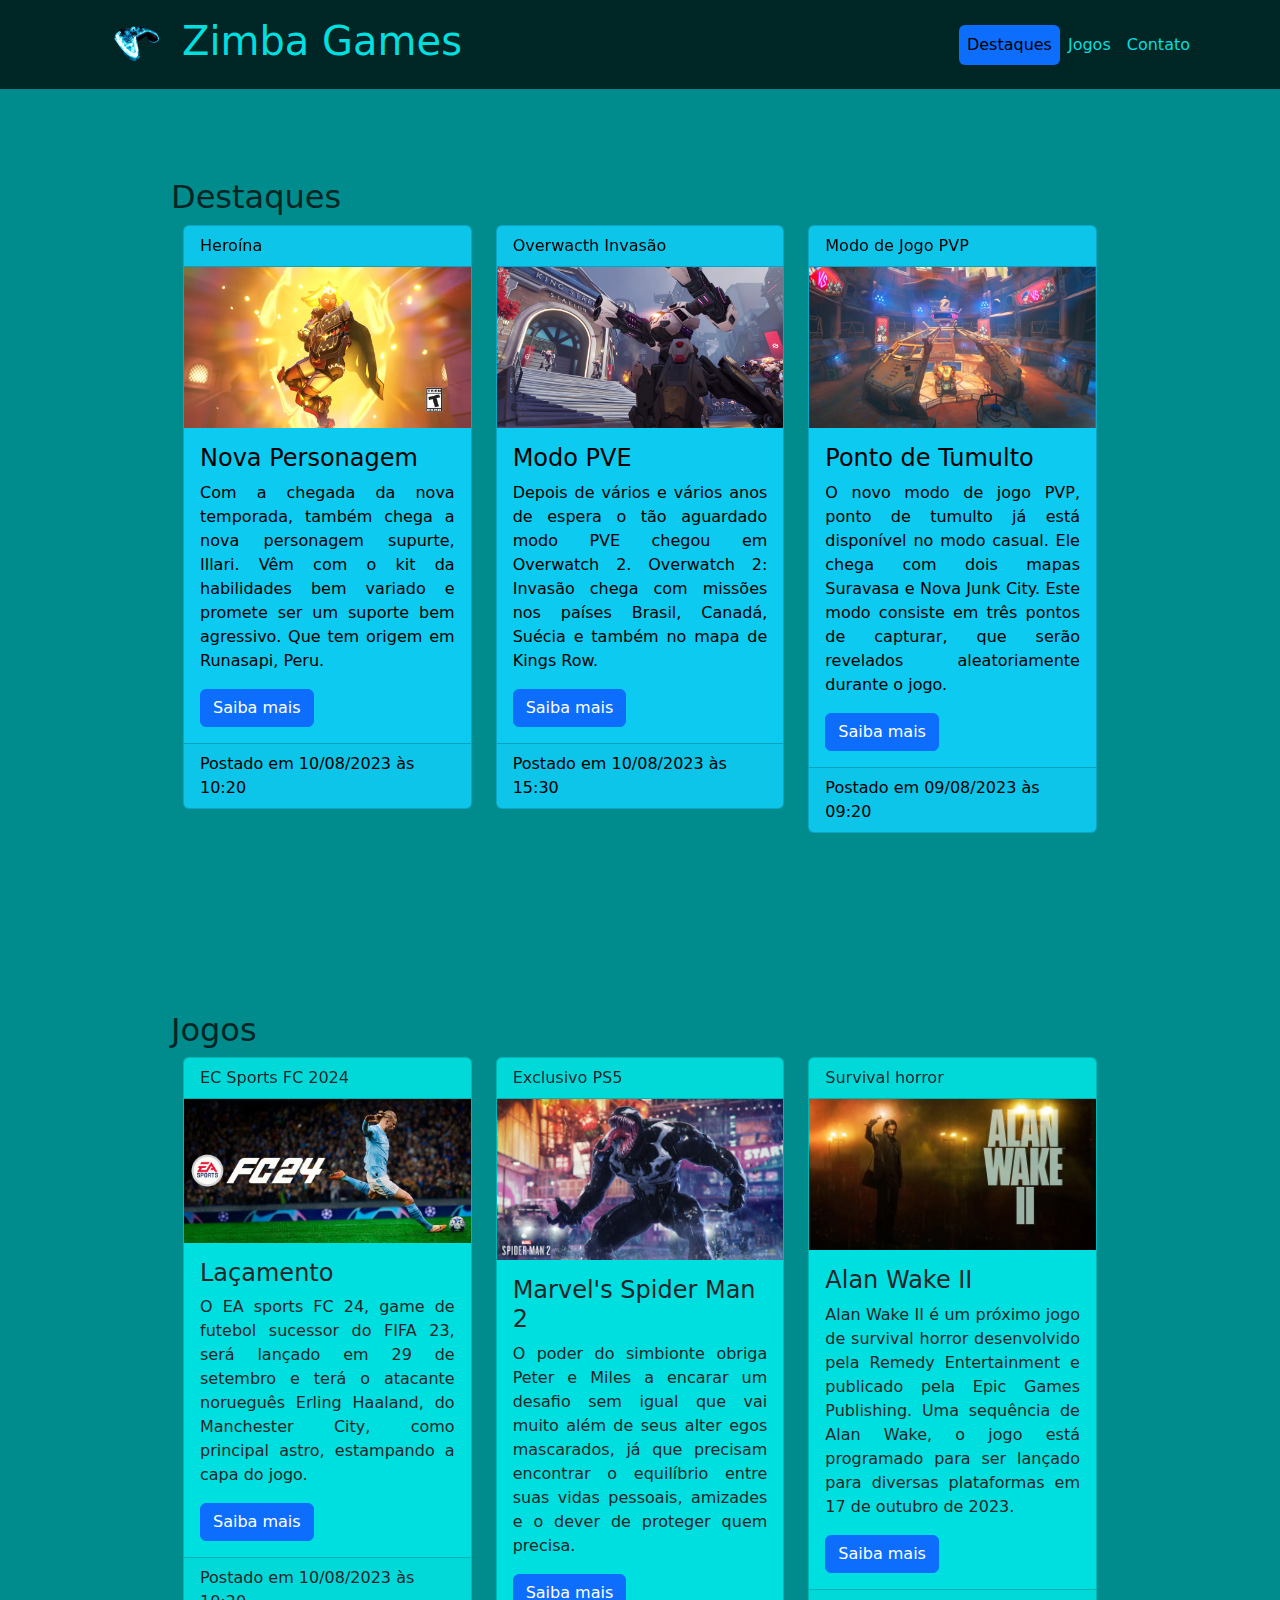
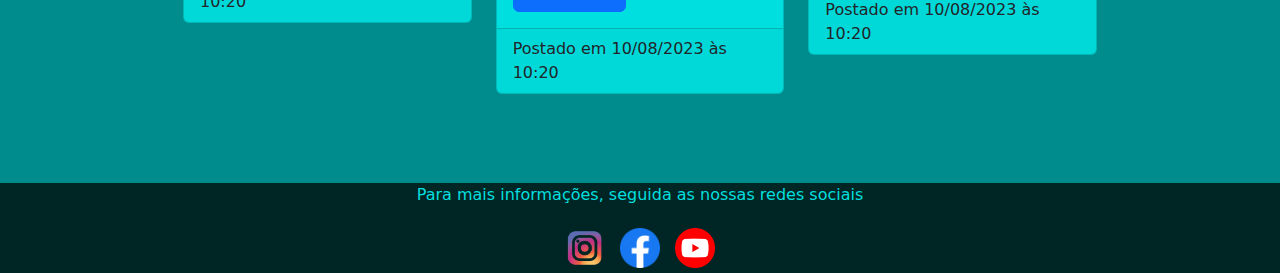
==== index.html @ 76f5e5af "Primeiro commit" ====
<!DOCTYPE html>
<html lang="pt-br">

<head>
    <meta charset="UTF-8">
    <meta name="viewport" content="width=device-width, initial-scale=1.0">
    <link rel="stylesheet" href="./bibli/cdn.jsdelivr.net_npm_bootstrap@5.3.1_dist_css_bootstrap.min.css">
    <link rel="stylesheet" href="main.css">

    <title>Zimba Games</title>
</head>

<body>
    <header id="cabecalho">
        <div class="navbar navbar-expand-lg">
            <div class="container">
                <img src="./img/logo.png" />
                <h1>Zimba Games</h1>
                <button type="button" class="navbar-toggler" data-bs-toggle="collapse" data-bs-target="#menu">
                    <span class="navbar-toggler-icon"></span>
                </button>
                <nav class="collapse navbar-collapse justify-content-end" id="menu">
                    <ul class="nav navbar-nav nav-pills">
                        <li class="nav-item">
                            <a class="nav-link active" href="#destaques">Destaques</a>
                        </li>
                        <li class="nav-item">
                            <a class="nav-link" href="#jogos">Jogos</a>
                        </li>
                        <li class="nav-item">
                            <a class="nav-link" href="#contato">Contato</a>
                        </li>
                    </ul>
                </nav>
            </div>
        </div>
    </header>

    <div class="container">
        <div data-bs-spy="scroll" data-bs-target="#cabecalho">
            <section id="destaques">
                <h2>Destaques</h2>
                <div class="container">
                    <div class="row">
                        <div class="col-4">
                            <article class="card text-bg-info">
                                <header class="card-header">
                                    Heroína
                                </header>
                                <img src="./img/novo_perso.jpg" alt="Imagem da nova personagem" />
                                <div class="card-body">
                                    <h4 class="card-title">Nova Personagem</h4>
                                    <p class="card-text">
                                        Com a chegada da nova temporada, também chega a nova personagem supurte,
                                        Illari. Vêm com o kit da habilidades bem variado e promete ser um suporte
                                        bem agressivo. Que tem origem em Runasapi, Peru.
                                    </p>
                                    <a href="./conteudo.html" class="btn btn-primary">Saiba mais</a>
                                    <!-- <a href="./inicio.html">Incio</a> -->
                                </div>
                                <footer class="card-footer">
                                    Postado em <time>10/08/2023 às 10:20</time>
                                </footer>
                            </article>
                        </div>

                        <div class="col-4">
                            <article class="card text-bg-info">
                                <header class="card-header">
                                    Overwacth Invasão
                                </header>
                                <img src="./img/invasao_over.webp" alt="Imagens de um robo" />
                                <div class="card-body">
                                    <h4 class="card-title">Modo PVE</h4>
                                    <p class="card-text">
                                        Depois de vários e vários anos de espera o tão aguardado modo PVE chegou em
                                        Overwatch 2. Overwatch 2: Invasão chega com missões nos países Brasil,
                                        Canadá, Suécia e também no mapa de Kings Row.
                                    </p>
                                    <a href="./conteudo.html" class="btn btn-primary">Saiba mais</a>
                                </div>
                                <footer class="card-footer">
                                    Postado em <time>10/08/2023 às 15:30</time>
                                </footer>
                            </article>
                        </div>

                        <div class="col-4">
                            <article class="card text-bg-info">
                                <header class="card-header">
                                    Modo de Jogo PVP
                                </header>
                                <img src="./img/novo_modo_jogo.webp" alt="Foto de uma parte do novo mapa, Nova Junk City"/>
                                <div class="card-body">
                                    <h4 class="card-title">Ponto de Tumulto</h4>
                                    <p class="card-text">
                                        O novo modo de jogo PVP, ponto de tumulto já está disponível no modo casual.
                                        Ele chega com dois mapas Suravasa e Nova Junk City. Este modo consiste em
                                        três pontos de capturar, que serão revelados aleatoriamente durante o jogo.
                                    </p>
                                    <a href="./conteudo.html" class="btn btn-primary">Saiba mais</a>
                                </div>
                                <footer class="card-footer">
                                    Postado em <time>09/08/2023 às 09:20</time>
                                </footer>
                            </article>
                        </div>
                    </div>
                </div>
        </div>
        </section>

        <section id="jogos">
            <h2>Jogos</h2>
            <div class="container">
                <div class="row">
                    <div class="col-4">
                        <article class="card">
                            <header class="card-header">
                                EC Sports FC 2024
                            </header>
                            <img src="./img/ea_fc_capa.jpg" alt="Capa jogo EA Sports FC 24" />
                            <div class="card-body">
                                <h4 class="card-title">Laçamento</h4>
                                <p class="card-text">
                                    O EA sports FC 24, game de futebol sucessor do FIFA 23, será lançado em 29 de
                                    setembro e terá o atacante norueguês Erling Haaland, do Manchester City, como
                                    principal astro, estampando a capa do jogo.
                                </p>
                                <a href="#" class="btn btn-primary">Saiba mais</a>
                            </div>
                            <footer class="card-footer">
                                Postado em <time>10/08/2023 às 10:20</time>
                            </footer>
                        </article>
                    </div>

                    <div class="col-4">
                        <article class="card">
                            <header class="card-header">
                                Exclusivo PS5
                            </header>
                            <img src="./img/man_02.webp" alt="Capa do jogo Marvel's Spider Man 2" />
                            <div class="card-body">
                                <h4 class="card-title">Marvel's Spider Man 2</h4>
                                <p class="card-text">
                                    O poder do simbionte obriga Peter e Miles a encarar um desafio sem igual que vai muito além de seus alter egos mascarados, já que precisam encontrar o equilíbrio entre suas vidas pessoais, amizades e o dever de proteger quem precisa.
                                </p>
                                <a href="#" class="btn btn-primary">Saiba mais</a>
                            </div>
                            <footer class="card-footer">
                                Postado em <time>10/08/2023 às 10:20</time>
                            </footer>
                        </article>
                    </div>

                    <div class="col-4">
                        <article class="card">
                            <header class="card-header">
                                Survival horror
                            </header>
                            <img src="./img/alan_2.webp" alt="Capa jogo Alan Wake 2" />
                            <div class="card-body">
                                <h4 class="card-title">Alan Wake II</h4>
                                <p class="card-text">
                                    Alan Wake II é um próximo jogo de survival horror desenvolvido pela Remedy Entertainment e publicado pela Epic Games Publishing. Uma sequência de Alan Wake, o jogo está programado para ser lançado para diversas plataformas em 17 de outubro de 2023.
                                </p>
                                <a href="#" class="btn btn-primary">Saiba mais</a>
                            </div>
                            <footer class="card-footer">
                                Postado em <time>10/08/2023 às 10:20</time>
                            </footer>
                        </article>
                    </div>
        </section>
    </div>


    <div class="contanier" id="contato">
        <footer>
            <p>Para mais informações, seguida as nossas redes sociais</p>
            <img src="./img/logo_inst.png" alt="Logo instagram" />
            <img src="./img/logo_face.png" alt="Logo Facebook" />
            <img src="./img/YouTube_logo.png" alt="Logo Youtube" />
        </footer>
    </div>

    <script src="./bibli/cdn.jsdelivr.net_npm_bootstrap@5.3.1_dist_js_bootstrap.bundle.min.js"></script>
</body>

</html>
---- main.css ----
* {
    box-sizing: border-box;
    margin: 0;
    padding: 0;
}

body {
    background-color: #008C8C;
}

header img {
    padding: 10px;
}

header {
    background-color: #002525;
    position: sticky;
    top: 0;
    left: 0;
    z-index: 1
}

.navbar-toggler-icon {
    background-color: #00DFDF;
}

#cabecalho img {
    max-width: 100px;
    max-height: 100px;
}


.nav-link, h1 {
    color: #00DFDF;
}


section {
    padding: 89px;
}

section h2 {
    color: #002525;
}

.card {
    background-color: #00DFDF;
}

.card-body p {
    text-align: justify;
}


#contato {
    background-color: #002525;
    text-align: center;
    color: #00DFDF;
}

footer img {
    width: 50px;
    height: 50px;
    padding: 5px;
    cursor: pointer;
}

#aba1,
#aba2,
#aba3 {
    text-align: justify;
    font-size: 20px;
    color: #002525;
}

#aba1 strong {
    border-bottom: 2px solid #002525;
    font-size: 24px;
}

#aba1, #aba2, #aba3 a {
    color: #002525;
}
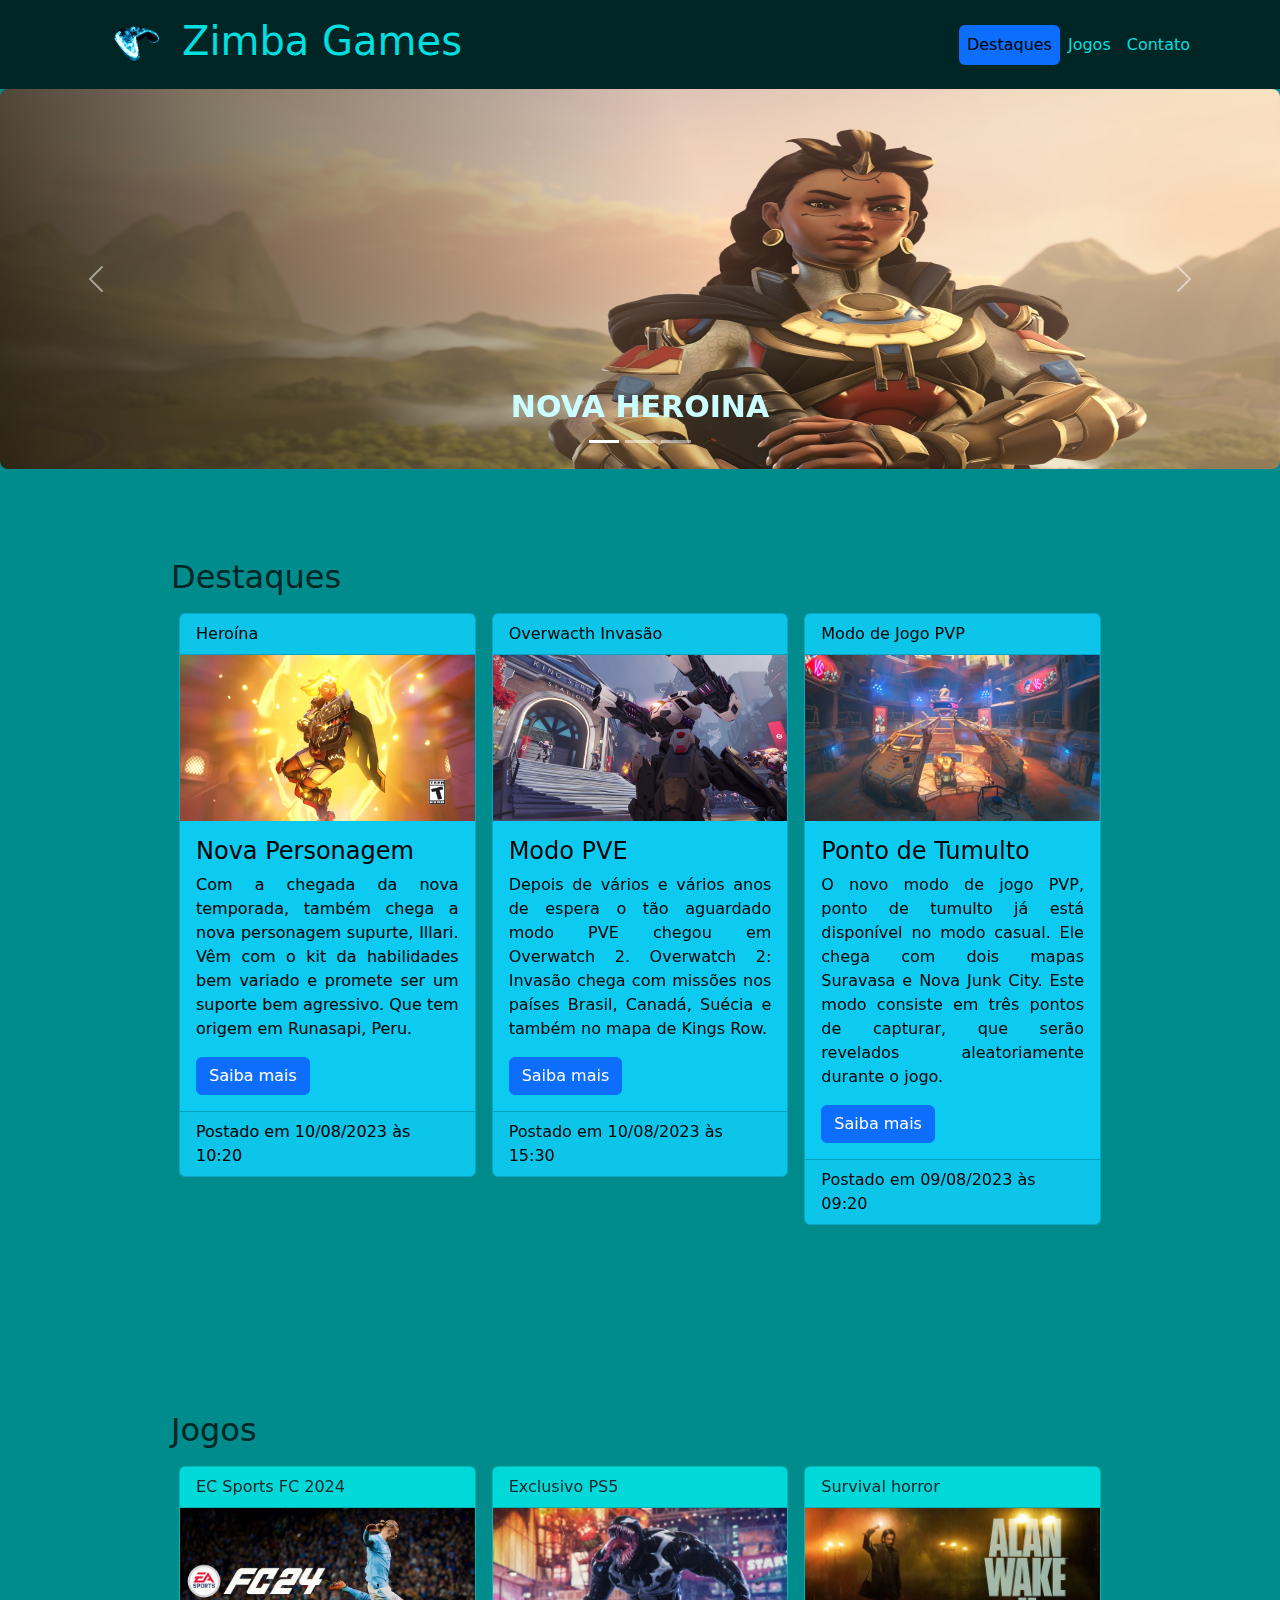
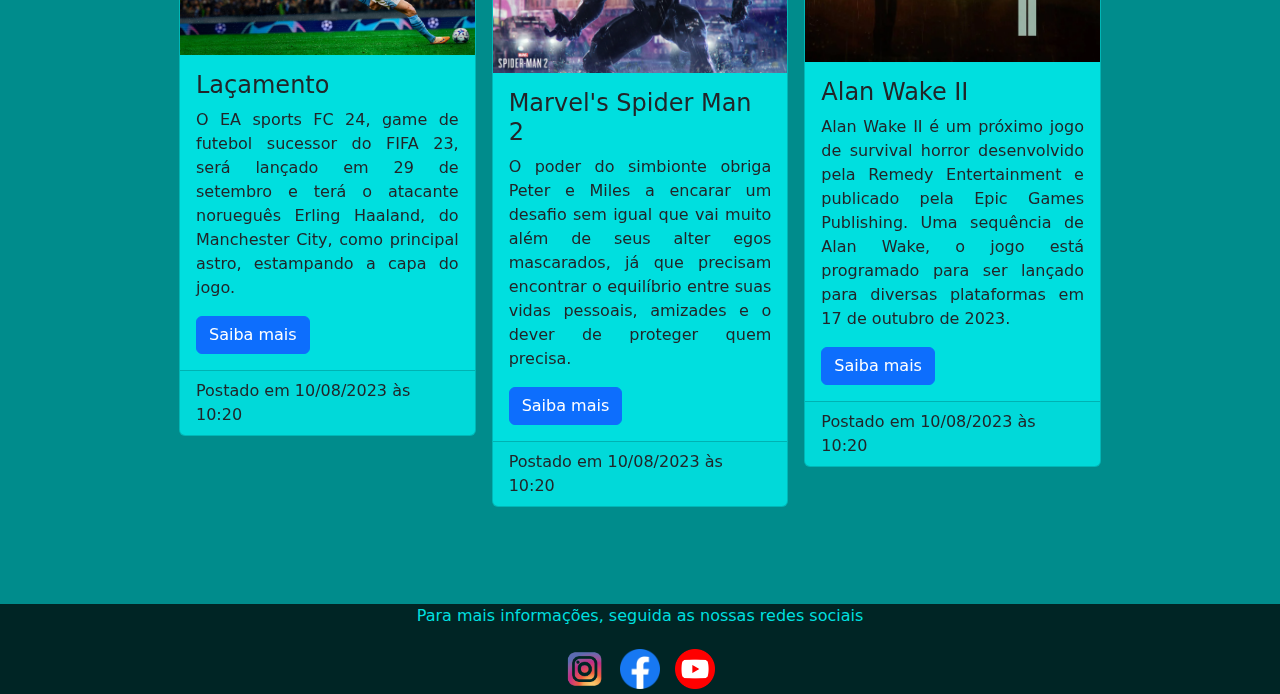
==== commit 61774d48: "Segundo commit" ====
--- a/index.html
+++ b/index.html
@@ -1,191 +1,245 @@
-<!DOCTYPE html>
-<html lang="pt-br">
-
-<head>
-    <meta charset="UTF-8">
-    <meta name="viewport" content="width=device-width, initial-scale=1.0">
-    <link rel="stylesheet" href="./bibli/cdn.jsdelivr.net_npm_bootstrap@5.3.1_dist_css_bootstrap.min.css">
-    <link rel="stylesheet" href="main.css">
-
-    <title>Zimba Games</title>
-</head>
-
-<body>
-    <header id="cabecalho">
-        <div class="navbar navbar-expand-lg">
-            <div class="container">
-                <img src="./img/logo.png" />
-                <h1>Zimba Games</h1>
-                <button type="button" class="navbar-toggler" data-bs-toggle="collapse" data-bs-target="#menu">
-                    <span class="navbar-toggler-icon"></span>
-                </button>
-                <nav class="collapse navbar-collapse justify-content-end" id="menu">
-                    <ul class="nav navbar-nav nav-pills">
-                        <li class="nav-item">
-                            <a class="nav-link active" href="#destaques">Destaques</a>
-                        </li>
-                        <li class="nav-item">
-                            <a class="nav-link" href="#jogos">Jogos</a>
-                        </li>
-                        <li class="nav-item">
-                            <a class="nav-link" href="#contato">Contato</a>
-                        </li>
-                    </ul>
-                </nav>
-            </div>
-        </div>
-    </header>
-
-    <div class="container">
-        <div data-bs-spy="scroll" data-bs-target="#cabecalho">
-            <section id="destaques">
-                <h2>Destaques</h2>
-                <div class="container">
-                    <div class="row">
-                        <div class="col-4">
-                            <article class="card text-bg-info">
-                                <header class="card-header">
-                                    Heroína
-                                </header>
-                                <img src="./img/novo_perso.jpg" alt="Imagem da nova personagem" />
-                                <div class="card-body">
-                                    <h4 class="card-title">Nova Personagem</h4>
-                                    <p class="card-text">
-                                        Com a chegada da nova temporada, também chega a nova personagem supurte,
-                                        Illari. Vêm com o kit da habilidades bem variado e promete ser um suporte
-                                        bem agressivo. Que tem origem em Runasapi, Peru.
-                                    </p>
-                                    <a href="./conteudo.html" class="btn btn-primary">Saiba mais</a>
-                                    <!-- <a href="./inicio.html">Incio</a> -->
-                                </div>
-                                <footer class="card-footer">
-                                    Postado em <time>10/08/2023 às 10:20</time>
-                                </footer>
-                            </article>
-                        </div>
-
-                        <div class="col-4">
-                            <article class="card text-bg-info">
-                                <header class="card-header">
-                                    Overwacth Invasão
-                                </header>
-                                <img src="./img/invasao_over.webp" alt="Imagens de um robo" />
-                                <div class="card-body">
-                                    <h4 class="card-title">Modo PVE</h4>
-                                    <p class="card-text">
-                                        Depois de vários e vários anos de espera o tão aguardado modo PVE chegou em
-                                        Overwatch 2. Overwatch 2: Invasão chega com missões nos países Brasil,
-                                        Canadá, Suécia e também no mapa de Kings Row.
-                                    </p>
-                                    <a href="./conteudo.html" class="btn btn-primary">Saiba mais</a>
-                                </div>
-                                <footer class="card-footer">
-                                    Postado em <time>10/08/2023 às 15:30</time>
-                                </footer>
-                            </article>
-                        </div>
-
-                        <div class="col-4">
-                            <article class="card text-bg-info">
-                                <header class="card-header">
-                                    Modo de Jogo PVP
-                                </header>
-                                <img src="./img/novo_modo_jogo.webp" alt="Foto de uma parte do novo mapa, Nova Junk City"/>
-                                <div class="card-body">
-                                    <h4 class="card-title">Ponto de Tumulto</h4>
-                                    <p class="card-text">
-                                        O novo modo de jogo PVP, ponto de tumulto já está disponível no modo casual.
-                                        Ele chega com dois mapas Suravasa e Nova Junk City. Este modo consiste em
-                                        três pontos de capturar, que serão revelados aleatoriamente durante o jogo.
-                                    </p>
-                                    <a href="./conteudo.html" class="btn btn-primary">Saiba mais</a>
-                                </div>
-                                <footer class="card-footer">
-                                    Postado em <time>09/08/2023 às 09:20</time>
-                                </footer>
-                            </article>
-                        </div>
-                    </div>
-                </div>
-        </div>
-        </section>
-
-        <section id="jogos">
-            <h2>Jogos</h2>
-            <div class="container">
-                <div class="row">
-                    <div class="col-4">
-                        <article class="card">
-                            <header class="card-header">
-                                EC Sports FC 2024
-                            </header>
-                            <img src="./img/ea_fc_capa.jpg" alt="Capa jogo EA Sports FC 24" />
-                            <div class="card-body">
-                                <h4 class="card-title">Laçamento</h4>
-                                <p class="card-text">
-                                    O EA sports FC 24, game de futebol sucessor do FIFA 23, será lançado em 29 de
-                                    setembro e terá o atacante norueguês Erling Haaland, do Manchester City, como
-                                    principal astro, estampando a capa do jogo.
-                                </p>
-                                <a href="#" class="btn btn-primary">Saiba mais</a>
-                            </div>
-                            <footer class="card-footer">
-                                Postado em <time>10/08/2023 às 10:20</time>
-                            </footer>
-                        </article>
-                    </div>
-
-                    <div class="col-4">
-                        <article class="card">
-                            <header class="card-header">
-                                Exclusivo PS5
-                            </header>
-                            <img src="./img/man_02.webp" alt="Capa do jogo Marvel's Spider Man 2" />
-                            <div class="card-body">
-                                <h4 class="card-title">Marvel's Spider Man 2</h4>
-                                <p class="card-text">
-                                    O poder do simbionte obriga Peter e Miles a encarar um desafio sem igual que vai muito além de seus alter egos mascarados, já que precisam encontrar o equilíbrio entre suas vidas pessoais, amizades e o dever de proteger quem precisa.
-                                </p>
-                                <a href="#" class="btn btn-primary">Saiba mais</a>
-                            </div>
-                            <footer class="card-footer">
-                                Postado em <time>10/08/2023 às 10:20</time>
-                            </footer>
-                        </article>
-                    </div>
-
-                    <div class="col-4">
-                        <article class="card">
-                            <header class="card-header">
-                                Survival horror
-                            </header>
-                            <img src="./img/alan_2.webp" alt="Capa jogo Alan Wake 2" />
-                            <div class="card-body">
-                                <h4 class="card-title">Alan Wake II</h4>
-                                <p class="card-text">
-                                    Alan Wake II é um próximo jogo de survival horror desenvolvido pela Remedy Entertainment e publicado pela Epic Games Publishing. Uma sequência de Alan Wake, o jogo está programado para ser lançado para diversas plataformas em 17 de outubro de 2023.
-                                </p>
-                                <a href="#" class="btn btn-primary">Saiba mais</a>
-                            </div>
-                            <footer class="card-footer">
-                                Postado em <time>10/08/2023 às 10:20</time>
-                            </footer>
-                        </article>
-                    </div>
-        </section>
-    </div>
-
-
-    <div class="contanier" id="contato">
-        <footer>
-            <p>Para mais informações, seguida as nossas redes sociais</p>
-            <img src="./img/logo_inst.png" alt="Logo instagram" />
-            <img src="./img/logo_face.png" alt="Logo Facebook" />
-            <img src="./img/YouTube_logo.png" alt="Logo Youtube" />
-        </footer>
-    </div>
-
-    <script src="./bibli/cdn.jsdelivr.net_npm_bootstrap@5.3.1_dist_js_bootstrap.bundle.min.js"></script>
-</body>
-
+<!DOCTYPE html>
+<html lang="pt-br">
+
+<head>
+    <meta charset="UTF-8">
+    <meta name="viewport" content="width=device-width, initial-scale=1.0">
+    <link rel="stylesheet" href="./bibli/cdn.jsdelivr.net_npm_bootstrap@5.3.1_dist_css_bootstrap.min.css">
+    <link rel="stylesheet" href="main.css">
+
+    <title>Zimba Games</title>
+</head>
+
+<body>
+    <header id="cabecalho">
+        <div class="navbar navbar-expand-lg">
+            <div class="container">
+                <img src="./img/logo.png" />
+                <h1>Zimba Games</h1>
+                <button type="button" class="navbar-toggler" data-bs-toggle="collapse" data-bs-target="#menu">
+                    <span class="navbar-toggler-icon"></span>
+                </button>
+                <nav class="collapse navbar-collapse justify-content-end" id="menu">
+                    <ul class="nav navbar-nav nav-pills">
+                        <li class="nav-item">
+                            <a class="nav-link active" href="#destaques">Destaques</a>
+                        </li>
+                        <li class="nav-item">
+                            <a class="nav-link" href="#jogos">Jogos</a>
+                        </li>
+                        <li class="nav-item">
+                            <a class="nav-link" href="#contato">Contato</a>
+                        </li>
+                    </ul>
+                </nav>
+            </div>
+        </div>
+    </header> <!-- fim cabecalho -->
+
+    <!-- inicio corousel -->
+    <div id="corousel">
+        <div id="carousel-img" class="carousel carousel-fade slide" data-bs-ride="carousel">
+            <div class="carousel-inner">
+                <div data-bs-interval="3000" class="carousel-item active">
+                    <img class="d-block w-100" src="./img/1600_Illari.jpg" />
+                    <div class="carousel-caption">
+                        <a href="./conteudo.html">Nova Heroina</a>
+                        <!-- <a href="#aba1">Nova Heroina</a> -->
+                    </div>
+                </div>
+
+                <div data-bs-interval="3000" class="carousel-item">
+                    <img class="d-block w-100" src="./img/invasao.webp" />
+                    <div class="carousel-caption">
+                        <a href="./conteudo.html">Invasão</a>
+                    </div>
+                </div>
+
+                <div data-bs-interval="3000" class="carousel-item">
+                    <img class="d-block w-100" src="./img/mapa_novo.png" />
+                    <div class="carousel-caption">
+                        <a href="./conteudo.html">Novo modo de jogo</a>
+                    </div>
+                </div>
+            </div>
+
+            <button data-bs-target="#carousel-img" data-bs-slide="prev" class="carousel-control-prev" type="button">
+                <span class="carousel-control-prev-icon"></span>
+            </button>
+            <button data-bs-target="#carousel-img" data-bs-slide="next" class="carousel-control-next" type="button">
+                <span class="carousel-control-next-icon"></span>
+            </button>
+
+            <div class="carousel-indicators">
+                <button type="button" data-bs-target="#carousel-img" class="active" data-bs-slide-to="0"></button>
+                <button type="button" data-bs-target="#carousel-img" data-bs-slide-to="1"></button>
+                <button type="button" data-bs-target="#carousel-img" data-bs-slide-to="2"></button>
+            </div>
+        </div>
+    </div>
+    <!-- fim corousel -->
+
+    <div class="container" data-bs-spy="scroll" data-bs-target="#menu">
+        <section id="destaques">
+            <h2>Destaques</h2>
+            <div class="container">
+                <div class="row">
+                    <div class="col-lg-4 col-sm-12 col-md-6 p-2">
+                        <article class="card text-bg-info">
+                            <header class="card-header">
+                                Heroína
+                            </header>
+                            <img src="./img/novo_perso.jpg" alt="Imagem da nova personagem" />
+                            <div class="card-body">
+                                <h4 class="card-title">Nova Personagem</h4>
+                                <p class="card-text">
+                                    Com a chegada da nova temporada, também chega a nova personagem supurte,
+                                    Illari. Vêm com o kit da habilidades bem variado e promete ser um suporte
+                                    bem agressivo. Que tem origem em Runasapi, Peru.
+                                </p>
+                                <a href="./conteudo.html" class="btn btn-primary">Saiba mais</a>
+                                <!-- <a href="./inicio.html">Incio</a> -->
+                            </div>
+                            <footer class="card-footer">
+                                Postado em <time>10/08/2023 às 10:20</time>
+                            </footer>
+                        </article>
+                    </div>
+
+                    <div class="col-lg-4 col-sm-12 col-md-6 p-2">
+                        <article class="card text-bg-info">
+                            <header class="card-header">
+                                Overwacth Invasão
+                            </header>
+                            <img src="./img/invasao_over.webp" alt="Imagens de um robo" />
+                            <div class="card-body">
+                                <h4 class="card-title">Modo PVE</h4>
+                                <p class="card-text">
+                                    Depois de vários e vários anos de espera o tão aguardado modo PVE chegou em
+                                    Overwatch 2. Overwatch 2: Invasão chega com missões nos países Brasil,
+                                    Canadá, Suécia e também no mapa de Kings Row.
+                                </p>
+                                <a href="./conteudo.html" class="btn btn-primary">Saiba mais</a>
+                            </div>
+                            <footer class="card-footer">
+                                Postado em <time>10/08/2023 às 15:30</time>
+                            </footer>
+                        </article>
+                    </div>
+
+                    <div class="col-lg-4 col-sm-12 col-md-6 p-2">
+                        <article class="card text-bg-info">
+                            <header class="card-header">
+                                Modo de Jogo PVP
+                            </header>
+                            <img src="./img/novo_modo_jogo.webp" alt="Foto de uma parte do novo mapa, Nova Junk City" />
+                            <div class="card-body">
+                                <h4 class="card-title">Ponto de Tumulto</h4>
+                                <p class="card-text">
+                                    O novo modo de jogo PVP, ponto de tumulto já está disponível no modo casual.
+                                    Ele chega com dois mapas Suravasa e Nova Junk City. Este modo consiste em
+                                    três pontos de capturar, que serão revelados aleatoriamente durante o jogo.
+                                </p>
+                                <a href="./conteudo.html" class="btn btn-primary">Saiba mais</a>
+                            </div>
+                            <footer class="card-footer">
+                                Postado em <time>09/08/2023 às 09:20</time>
+                            </footer>
+                        </article>
+                    </div>
+                </div>
+            </div>
+
+        </section>
+
+        <section id="jogos">
+            <h2>Jogos</h2>
+            <div class="container">
+                <div class="row">
+                    <div class="col-lg-4 col-sm-12 col-md-6 p-2">
+                        <article class="card">
+                            <header class="card-header">
+                                EC Sports FC 2024
+                            </header>
+                            <img src="./img/ea_fc_capa.jpg" alt="Capa jogo EA Sports FC 24" />
+                            <div class="card-body">
+                                <h4 class="card-title">Laçamento</h4>
+                                <p class="card-text">
+                                    O EA sports FC 24, game de futebol sucessor do FIFA 23, será lançado em 29 de
+                                    setembro e terá o atacante norueguês Erling Haaland, do Manchester City, como
+                                    principal astro, estampando a capa do jogo.
+                                </p>
+                                <a href="https://www.ea.com/pt-br/games/ea-sports-fc/fc-24"
+                                    class="btn btn-primary">Saiba
+                                    mais</a>
+                            </div>
+                            <footer class="card-footer">
+                                Postado em <time>10/08/2023 às 10:20</time>
+                            </footer>
+                        </article>
+                    </div>
+
+                    <div class="col-lg-4 col-sm-12 col-md-6 p-2">
+                        <article class="card">
+                            <header class="card-header">
+                                Exclusivo PS5
+                            </header>
+                            <img src="./img/man_02.webp" alt="Capa do jogo Marvel's Spider Man 2" />
+                            <div class="card-body">
+                                <h4 class="card-title">Marvel's Spider Man 2</h4>
+                                <p class="card-text">
+                                    O poder do simbionte obriga Peter e Miles a encarar um desafio sem igual que vai
+                                    muito
+                                    além de seus alter egos mascarados, já que precisam encontrar o equilíbrio entre
+                                    suas
+                                    vidas pessoais, amizades e o dever de proteger quem precisa.
+                                </p>
+                                <a href="https://www.playstation.com/pt-br/games/marvels-spider-man-2/"
+                                    class="btn btn-primary">Saiba mais</a>
+                            </div>
+                            <footer class="card-footer">
+                                Postado em <time>10/08/2023 às 10:20</time>
+                            </footer>
+                        </article>
+                    </div>
+
+                    <div class="col-lg-4 col-sm-12 col-md-6 p-2">
+                        <article class="card">
+                            <header class="card-header">
+                                Survival horror
+                            </header>
+                            <img src="./img/alan_2.webp" alt="Capa jogo Alan Wake 2" />
+                            <div class="card-body">
+                                <h4 class="card-title">Alan Wake II</h4>
+                                <p class="card-text">
+                                    Alan Wake II é um próximo jogo de survival horror desenvolvido pela Remedy
+                                    Entertainment
+                                    e publicado pela Epic Games Publishing. Uma sequência de Alan Wake, o jogo está
+                                    programado para ser lançado para diversas plataformas em 17 de outubro de 2023.
+                                </p>
+                                <a href="https://store.epicgames.com/pt-BR/p/alan-wake-2" class="btn btn-primary">Saiba
+                                    mais</a>
+                            </div>
+                            <footer class="card-footer">
+                                Postado em <time>10/08/2023 às 10:20</time>
+                            </footer>
+                        </article>
+                    </div>
+        </section>
+    </div>
+
+
+        <div class="contanier" id="contato">
+            <footer>
+                <p>Para mais informações, seguida as nossas redes sociais</p>
+                <img src="./img/logo_inst.png" alt="Logo instagram" />
+                <img src="./img/logo_face.png" alt="Logo Facebook" />
+                <img src="./img/YouTube_logo.png" alt="Logo Youtube" />
+            </footer>
+        </div>
+    </div>
+
+    <script src="./bibli/cdn.jsdelivr.net_npm_bootstrap@5.3.1_dist_js_bootstrap.bundle.min.js"></script>
+</body>
+
 </html>--- a/main.css
+++ b/main.css
@@ -1,83 +1,140 @@
-* {
-    box-sizing: border-box;
-    margin: 0;
-    padding: 0;
-}
-
-body {
-    background-color: #008C8C;
-}
-
-header img {
-    padding: 10px;
-}
-
-header {
-    background-color: #002525;
-    position: sticky;
-    top: 0;
-    left: 0;
-    z-index: 1
-}
-
-.navbar-toggler-icon {
-    background-color: #00DFDF;
-}
-
-#cabecalho img {
-    max-width: 100px;
-    max-height: 100px;
-}
-
-
-.nav-link, h1 {
-    color: #00DFDF;
-}
-
-
-section {
-    padding: 89px;
-}
-
-section h2 {
-    color: #002525;
-}
-
-.card {
-    background-color: #00DFDF;
-}
-
-.card-body p {
-    text-align: justify;
-}
-
-
-#contato {
-    background-color: #002525;
-    text-align: center;
-    color: #00DFDF;
-}
-
-footer img {
-    width: 50px;
-    height: 50px;
-    padding: 5px;
-    cursor: pointer;
-}
-
-#aba1,
-#aba2,
-#aba3 {
-    text-align: justify;
-    font-size: 20px;
-    color: #002525;
-}
-
-#aba1 strong {
-    border-bottom: 2px solid #002525;
-    font-size: 24px;
-}
-
-#aba1, #aba2, #aba3 a {
-    color: #002525;
-}
+* {
+    box-sizing: border-box;
+    margin: 0;
+    padding: 0;
+}
+
+body {
+    background-color: #008C8C;
+}
+
+header img {
+    padding: 10px;
+}
+
+header {
+    background-color: #002525;
+    position: sticky;
+    top: 0;
+    left: 0;
+}
+
+#cabecalho img {
+    max-width: 100px;
+    max-height: 100px;
+}
+
+#cabecalho {
+    z-index: 9;
+}
+
+.nav-link, h1 {
+    color: #00DFDF;
+}
+
+
+#titulo {
+    color: #00DFDF;
+    font-size: calc(1.375rem + 1.5vw);
+    margin-top: 0;
+    margin-bottom: .5rem;
+    font-weight: 500;
+    line-height: 1.2;
+}
+
+
+#corousel img {
+    width: 949px;
+    height: 380px;
+    border-radius: 8px;
+    
+}
+
+#corousel a {
+    font-size: 30px;
+    color: #CBFFFF;
+    font-weight: bold;
+    text-transform: uppercase;
+    text-decoration: none;
+}
+
+
+.navbar-toggler-icon {
+    background-color: #00DFDF;
+}
+
+
+section {
+    padding: 89px;
+}
+
+section h2 {
+    color: #002525;
+}
+
+.card {
+    background-color: #00DFDF;
+}
+
+.card-body p {
+    text-align: justify;
+}
+
+#contato {
+    background-color: #002525;
+    text-align: center;
+    color: #00DFDF;
+}
+
+footer img {
+    width: 50px;
+    height: 50px;
+    padding: 5px;
+    cursor: pointer;
+}
+
+#aba1,
+#aba2,
+#aba3 {
+    text-align: justify;
+    font-size: 20px;
+    color: #002525;
+}
+
+#aba1 strong {
+    border-bottom: 2px solid #002525;
+    font-size: 24px;
+}
+
+#aba1, #aba2, #aba3, a {
+    color: #002525;
+    text-decoration: none;
+}
+
+@media screen and (min-width: 360px) and (max-width:820px) {
+    section {
+        padding: 20px;
+    }
+
+    #corousel img {
+        width: 100%;
+        border-radius: 8px;
+    }
+}
+
+@media screen and (min-width: 240px) and (max-width:355px) {
+    .card {
+        width: 329px;
+        margin-left: -28px;
+    }
+
+    section {
+        padding: 20px;
+    }
+
+    header img {
+        height: 50px;
+        width: 50px;
+    }
+
+}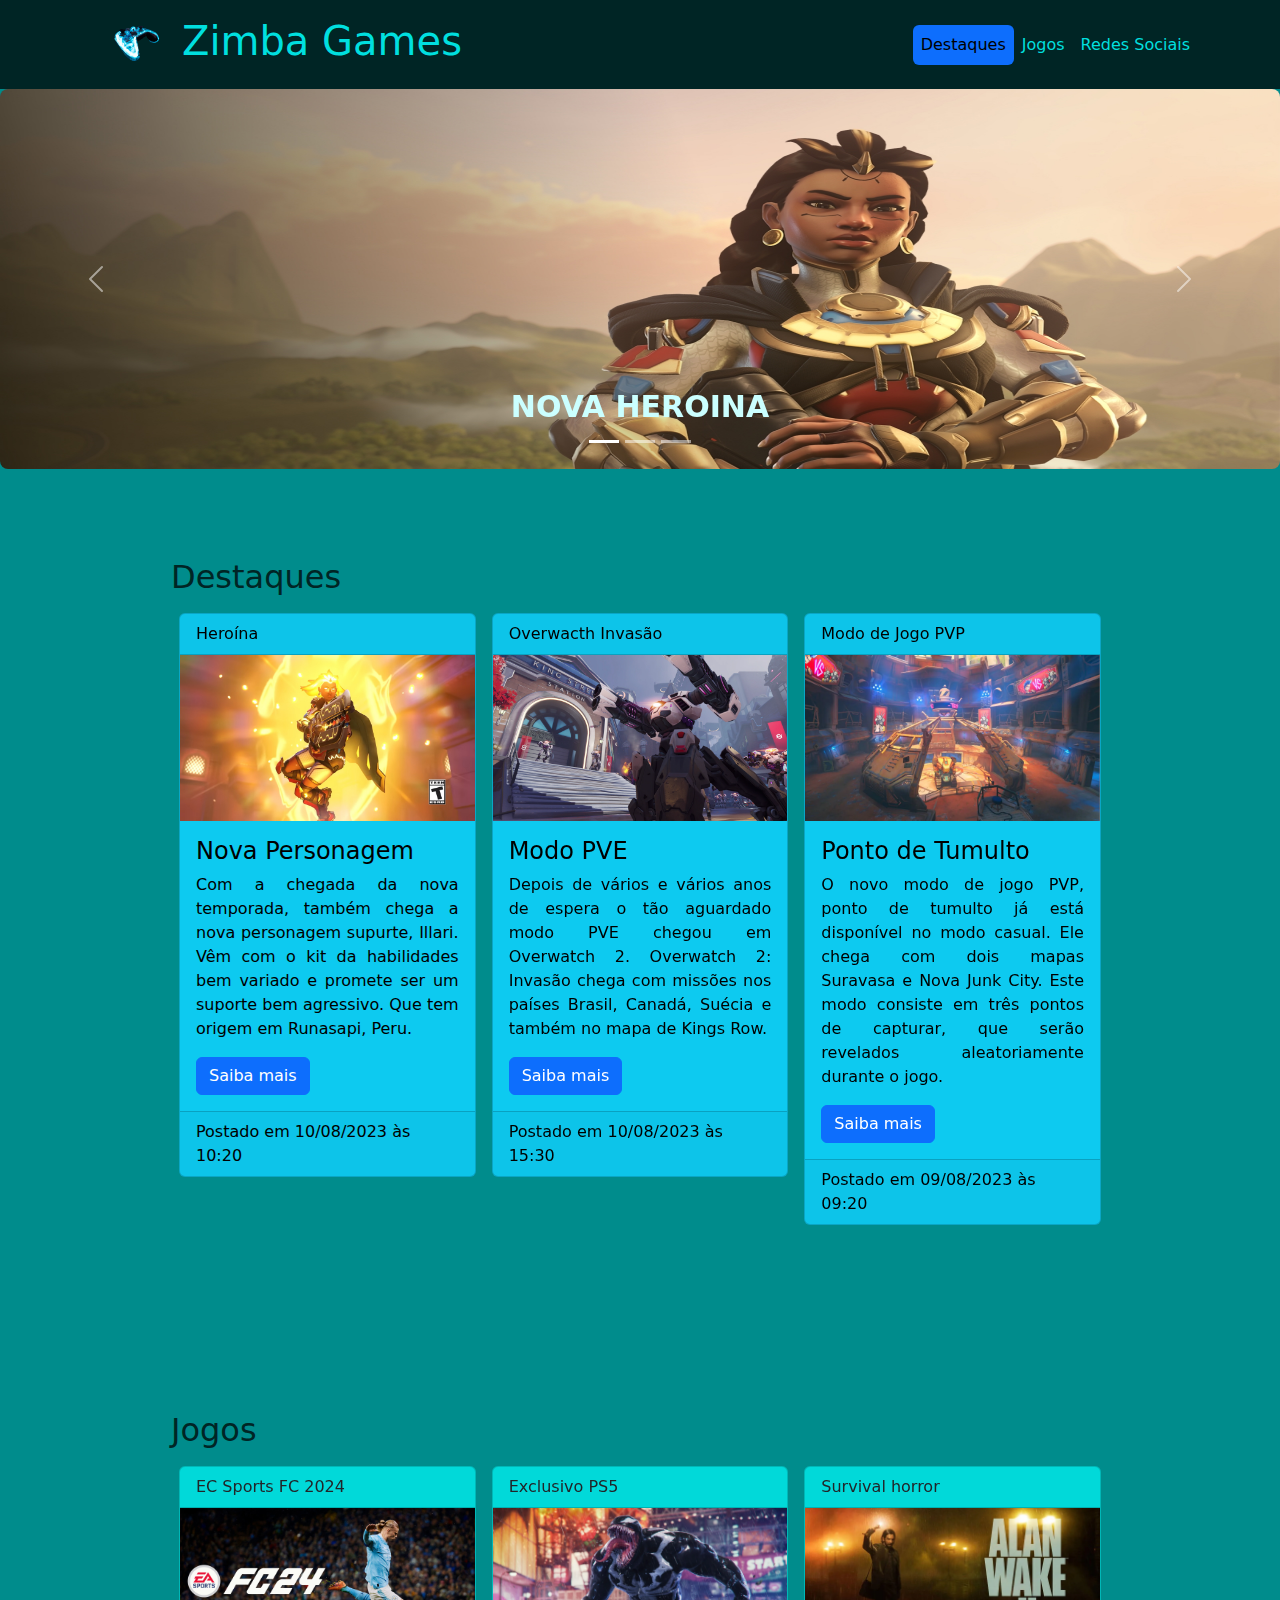
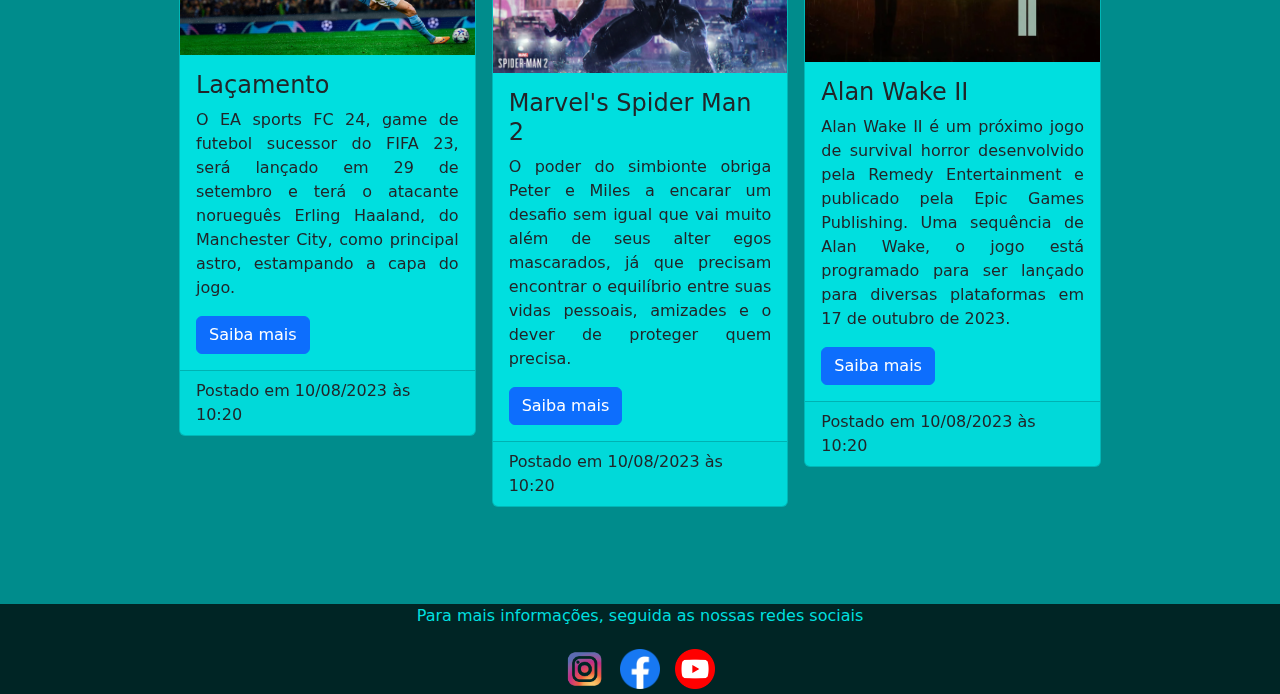
==== commit 968a6dde: "Segundo commit" ====
--- a/index.html
+++ b/index.html
@@ -28,7 +28,7 @@
                             <a class="nav-link" href="#jogos">Jogos</a>
                         </li>
                         <li class="nav-item">
-                            <a class="nav-link" href="#contato">Contato</a>
+                            <a class="nav-link" href="#rede">Redes Sociais</a>
                         </li>
                     </ul>
                 </nav>
@@ -44,7 +44,6 @@
                     <img class="d-block w-100" src="./img/1600_Illari.jpg" />
                     <div class="carousel-caption">
                         <a href="./conteudo.html">Nova Heroina</a>
-                        <!-- <a href="#aba1">Nova Heroina</a> -->
                     </div>
                 </div>
 
@@ -97,8 +96,7 @@
                                     Illari. Vêm com o kit da habilidades bem variado e promete ser um suporte
                                     bem agressivo. Que tem origem em Runasapi, Peru.
                                 </p>
-                                <a href="./conteudo.html" class="btn btn-primary">Saiba mais</a>
-                                <!-- <a href="./inicio.html">Incio</a> -->
+                                <a href="./conteudo.html" class="btn btn-primary saiba-mais" data-bs-target="#aba1">Saiba mais</a>
                             </div>
                             <footer class="card-footer">
                                 Postado em <time>10/08/2023 às 10:20</time>
@@ -119,7 +117,7 @@
                                     Overwatch 2. Overwatch 2: Invasão chega com missões nos países Brasil,
                                     Canadá, Suécia e também no mapa de Kings Row.
                                 </p>
-                                <a href="./conteudo.html" class="btn btn-primary">Saiba mais</a>
+                                <a href="./conteudo.html" class="btn btn-primary saiba-mais" data-bs-target="#aba2">Saiba mais</a>
                             </div>
                             <footer class="card-footer">
                                 Postado em <time>10/08/2023 às 15:30</time>
@@ -140,7 +138,7 @@
                                     Ele chega com dois mapas Suravasa e Nova Junk City. Este modo consiste em
                                     três pontos de capturar, que serão revelados aleatoriamente durante o jogo.
                                 </p>
-                                <a href="./conteudo.html" class="btn btn-primary">Saiba mais</a>
+                                <a href="./conteudo.html" class="btn btn-primary saiba-mais" data-bs-target="#aba3">Saiba mais</a>
                             </div>
                             <footer class="card-footer">
                                 Postado em <time>09/08/2023 às 09:20</time>
@@ -229,7 +227,7 @@
     </div>
 
 
-        <div class="contanier" id="contato">
+        <div class="contanier" id="rede">
             <footer>
                 <p>Para mais informações, seguida as nossas redes sociais</p>
                 <img src="./img/logo_inst.png" alt="Logo instagram" />
--- a/main.css
+++ b/main.css
@@ -1,9 +1,3 @@
-* {
-    box-sizing: border-box;
-    margin: 0;
-    padding: 0;
-}
-
 body {
     background-color: #008C8C;
 }
@@ -32,7 +26,6 @@
     color: #00DFDF;
 }
 
-
 #titulo {
     color: #00DFDF;
     font-size: calc(1.375rem + 1.5vw);
@@ -41,7 +34,6 @@
     font-weight: 500;
     line-height: 1.2;
 }
-
 
 #corousel img {
     width: 949px;
@@ -57,7 +49,6 @@
     text-transform: uppercase;
     text-decoration: none;
 }
-
 
 .navbar-toggler-icon {
     background-color: #00DFDF;
@@ -76,11 +67,15 @@
     background-color: #00DFDF;
 }
 
+article {
+    min-height: 551px;
+}
+
 .card-body p {
     text-align: justify;
 }
 
-#contato {
+#rede {
     background-color: #002525;
     text-align: center;
     color: #00DFDF;
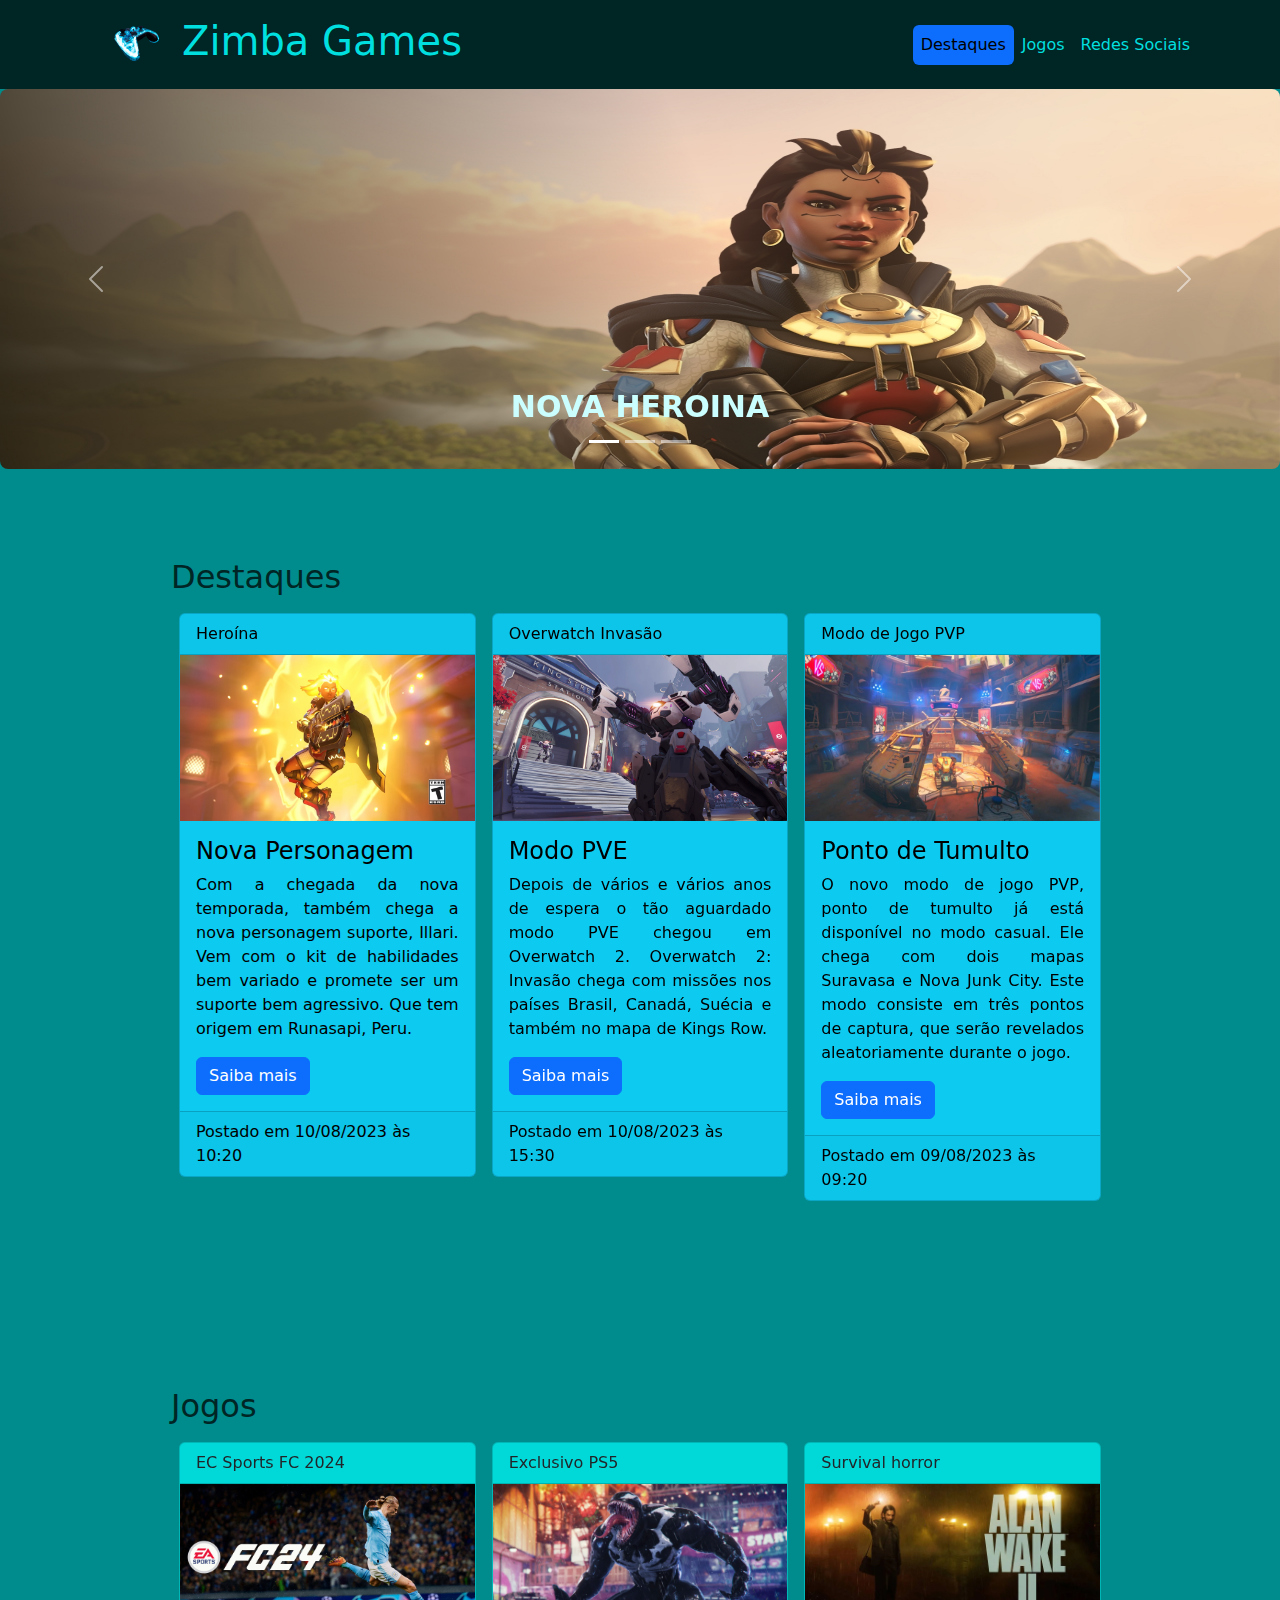
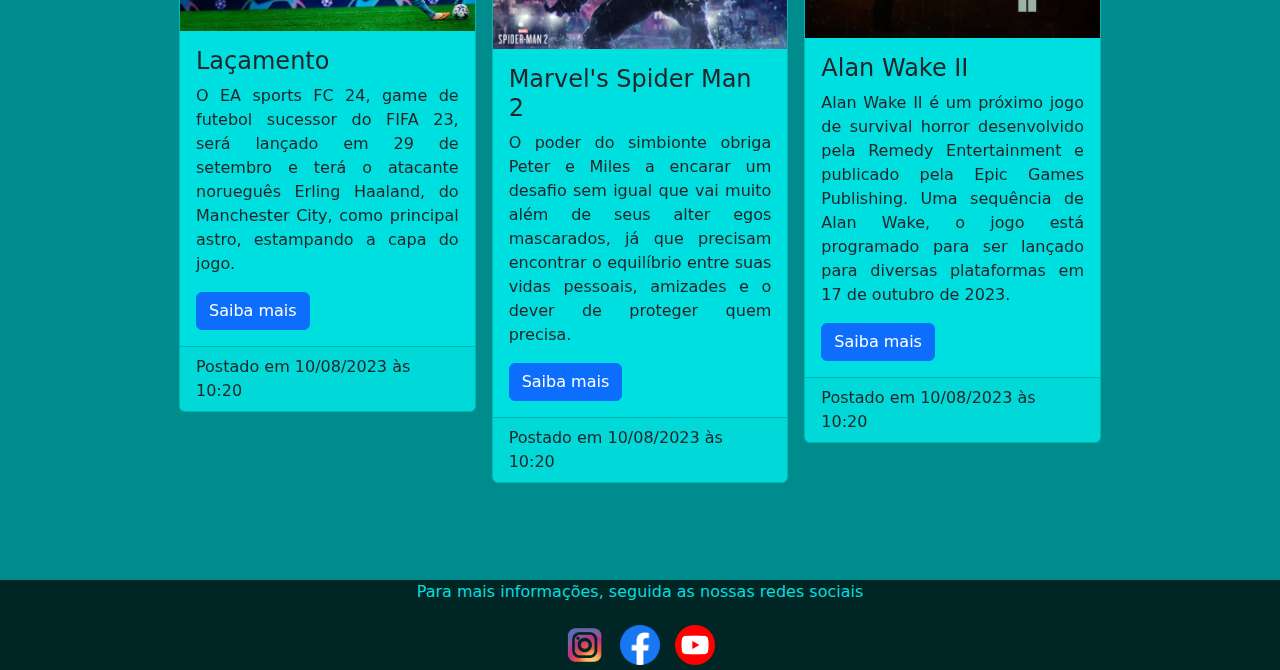
==== commit c857dd90: "Commit" ====
--- a/index.html
+++ b/index.html
@@ -43,21 +43,21 @@
                 <div data-bs-interval="3000" class="carousel-item active">
                     <img class="d-block w-100" src="./img/1600_Illari.jpg" />
                     <div class="carousel-caption">
-                        <a href="./conteudo.html">Nova Heroina</a>
+                        <a href="./conteudo.html#aba1">Nova Heroina</a>
                     </div>
                 </div>
 
                 <div data-bs-interval="3000" class="carousel-item">
                     <img class="d-block w-100" src="./img/invasao.webp" />
                     <div class="carousel-caption">
-                        <a href="./conteudo.html">Invasão</a>
+                        <a href="./conteudo.html#aba2">Invasão</a>
                     </div>
                 </div>
 
                 <div data-bs-interval="3000" class="carousel-item">
                     <img class="d-block w-100" src="./img/mapa_novo.png" />
                     <div class="carousel-caption">
-                        <a href="./conteudo.html">Novo modo de jogo</a>
+                        <a href="./conteudo.html#aba3">Novo modo de jogo</a>
                     </div>
                 </div>
             </div>
@@ -92,11 +92,12 @@
                             <div class="card-body">
                                 <h4 class="card-title">Nova Personagem</h4>
                                 <p class="card-text">
-                                    Com a chegada da nova temporada, também chega a nova personagem supurte,
-                                    Illari. Vêm com o kit da habilidades bem variado e promete ser um suporte
+                                    Com a chegada da nova temporada, também chega a nova personagem suporte,
+                                    Illari. Vem com o kit de habilidades bem variado e promete ser um suporte
                                     bem agressivo. Que tem origem em Runasapi, Peru.
                                 </p>
-                                <a href="./conteudo.html" class="btn btn-primary saiba-mais" data-bs-target="#aba1">Saiba mais</a>
+                                <a href="./conteudo.html#aba1" class="btn btn-primary saiba-mais"
+                                    data-bs-target="#aba1">Saiba mais</a>
                             </div>
                             <footer class="card-footer">
                                 Postado em <time>10/08/2023 às 10:20</time>
@@ -107,7 +108,7 @@
                     <div class="col-lg-4 col-sm-12 col-md-6 p-2">
                         <article class="card text-bg-info">
                             <header class="card-header">
-                                Overwacth Invasão
+                                Overwatch Invasão
                             </header>
                             <img src="./img/invasao_over.webp" alt="Imagens de um robo" />
                             <div class="card-body">
@@ -117,7 +118,8 @@
                                     Overwatch 2. Overwatch 2: Invasão chega com missões nos países Brasil,
                                     Canadá, Suécia e também no mapa de Kings Row.
                                 </p>
-                                <a href="./conteudo.html" class="btn btn-primary saiba-mais" data-bs-target="#aba2">Saiba mais</a>
+                                <a href="./conteudo.html#aba2" class="btn btn-primary saiba-mais"
+                                    data-bs-target="#aba2">Saiba mais</a>
                             </div>
                             <footer class="card-footer">
                                 Postado em <time>10/08/2023 às 15:30</time>
@@ -136,9 +138,10 @@
                                 <p class="card-text">
                                     O novo modo de jogo PVP, ponto de tumulto já está disponível no modo casual.
                                     Ele chega com dois mapas Suravasa e Nova Junk City. Este modo consiste em
-                                    três pontos de capturar, que serão revelados aleatoriamente durante o jogo.
-                                </p>
-                                <a href="./conteudo.html" class="btn btn-primary saiba-mais" data-bs-target="#aba3">Saiba mais</a>
+                                    três pontos de captura, que serão revelados aleatoriamente durante o jogo.
+                                </p>
+                                <a href="./conteudo.html#aba3" class="btn btn-primary saiba-mais"
+                                    data-bs-target="#aba3">Saiba mais</a>
                             </div>
                             <footer class="card-footer">
                                 Postado em <time>09/08/2023 às 09:20</time>
@@ -187,10 +190,8 @@
                                 <h4 class="card-title">Marvel's Spider Man 2</h4>
                                 <p class="card-text">
                                     O poder do simbionte obriga Peter e Miles a encarar um desafio sem igual que vai
-                                    muito
-                                    além de seus alter egos mascarados, já que precisam encontrar o equilíbrio entre
-                                    suas
-                                    vidas pessoais, amizades e o dever de proteger quem precisa.
+                                    muito além de seus alter egos mascarados, já que precisam encontrar o equilíbrio entre
+                                    suas vidas pessoais, amizades e o dever de proteger quem precisa.
                                 </p>
                                 <a href="https://www.playstation.com/pt-br/games/marvels-spider-man-2/"
                                     class="btn btn-primary">Saiba mais</a>
@@ -227,17 +228,18 @@
     </div>
 
 
-        <div class="contanier" id="rede">
-            <footer>
-                <p>Para mais informações, seguida as nossas redes sociais</p>
-                <img src="./img/logo_inst.png" alt="Logo instagram" />
-                <img src="./img/logo_face.png" alt="Logo Facebook" />
-                <img src="./img/YouTube_logo.png" alt="Logo Youtube" />
-            </footer>
-        </div>
-    </div>
-
+    <div class="contanier" id="rede">
+        <footer>
+            <p>Para mais informações, seguida as nossas redes sociais</p>
+            <img src="./img/logo_inst.png" alt="Logo instagram" />
+            <img src="./img/logo_face.png" alt="Logo Facebook" />
+            <img src="./img/YouTube_logo.png" alt="Logo Youtube" />
+        </footer>
+    </div>
+    </div>
+    
     <script src="./bibli/cdn.jsdelivr.net_npm_bootstrap@5.3.1_dist_js_bootstrap.bundle.min.js"></script>
+    <script src="./main.js"></script>
 </body>
 
 </html>